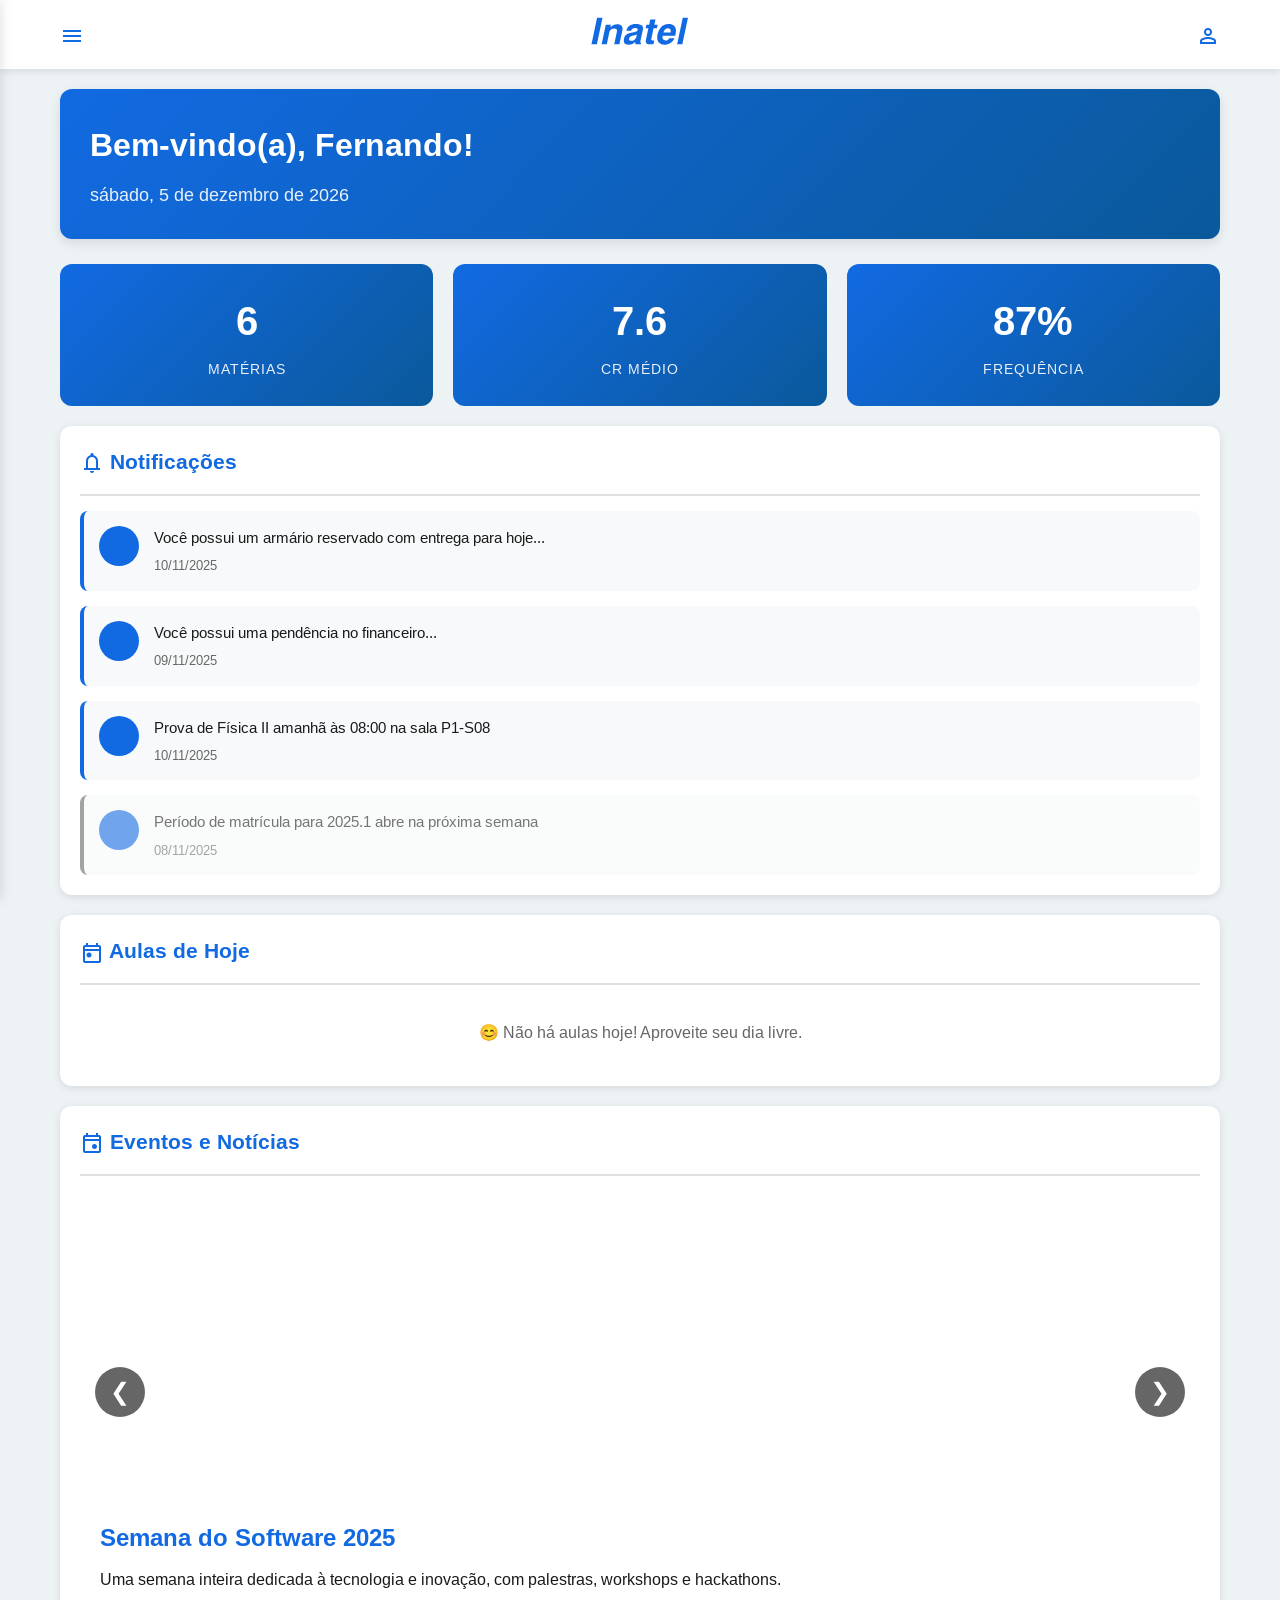
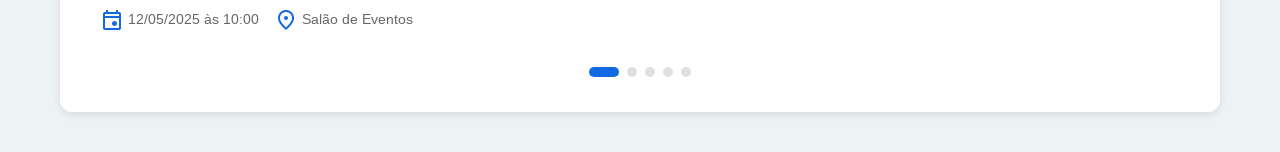
==== index.html @ f99788f4 "first commit" ====
<!DOCTYPE html>
<html lang="pt-BR" data-theme="inatel">
<head>
    <meta charset="UTF-8">
    <meta name="viewport" content="width=device-width, initial-scale=1.0">
    <title>Portal Acadêmico - Inatel</title>
    
    <!-- CSS -->
    <link rel="stylesheet" href="assets/css/global.css">
    <link rel="stylesheet" href="assets/css/dashboard.css">
    
    <!-- Google Fonts -->
    <link href="https://fonts.googleapis.com/css2?family=Arimo:wght@400;500;600;700&display=swap" rel="stylesheet">
    
    <!-- Material Icons -->
    <link href="https://fonts.googleapis.com/css2?family=Material+Symbols+Outlined" rel="stylesheet">
</head>
<body>
    <!-- Header -->
    <header>
        <div class="header-container">
            <div class="menu-icon" id="menuToggle">
                <span class="material-symbols-outlined icon-medium">menu</span>
            </div>
            
            <div class="logo">
                <svg xmlns="http://www.w3.org/2000/svg" viewBox="100 150 390 116">
                    <path class="path-logo" d="M127.455,156.988h21.287l-21.859,102.835H105.69L127.455,156.988L127.455,156.988z M225.618,208.048	l-10.941,51.775H194.51l9.726-45.911c0.286-1.168,0.477-2.312,0.62-3.456c0.143-1.144,0.214-2.145,0.214-3.027	c0-2.86-0.834-4.982-2.527-6.412c-1.668-1.407-4.147-2.122-7.461-2.122c-5.078,0-9.392,1.406-12.968,4.219 c-3.552,2.836-5.888,6.698-6.96,11.633l-9.559,45.076h-20.31l16.186-75.946h19.905l-2.002,9.559 c3.957-3.886,8.105-6.794,12.491-8.701c4.362-1.907,9.011-2.86,13.945-2.86c6.508,0,11.656,1.501,15.447,4.529 c3.79,3.027,5.697,7.151,5.697,12.372c0,1.239-0.096,2.55-0.286,3.933S226.143,205.855,225.618,208.048L225.618,208.048z	 M282.709,222.636c-3.29,1.455-7.318,2.646-12.038,3.6c-4.744,0.954-7.557,1.55-8.438,1.788c-3.218,0.978-5.674,2.526-7.414,4.648	c-1.716,2.122-2.574,4.672-2.574,7.652c0,2.074,0.739,3.719,2.24,4.887c1.478,1.168,3.552,1.74,6.222,1.74	c5.078,0,9.487-1.574,13.206-4.721s6.15-7.342,7.271-12.61L282.709,222.636L282.709,222.636z M306.333,202.613l-9.154,43.145	c-0.238,1.313-0.405,2.432-0.524,3.361s-0.167,1.717-0.167,2.385c0,1.168,0.167,2.098,0.548,2.789 c0.381,0.715,1.049,1.406,2.026,2.098l-0.763,3.432h-21.025c-0.048-0.285-0.143-0.643-0.286-1.119	c-0.381-1.813-0.572-3.076-0.572-3.768c0-0.428,0.048-1,0.119-1.715c0.072-0.74,0.167-1.574,0.31-2.551	c-3.218,3.861-7.032,6.793-11.49,8.818c-4.458,2.027-9.344,3.053-14.708,3.053c-5.721,0-10.274-1.455-13.659-4.338	c-3.361-2.885-5.054-6.771-5.054-11.658c0-9.51,2.574-16.876,7.724-22.097c5.125-5.197,13.206-8.629,24.171-10.25	c1.788-0.287,4.195-0.645,7.271-1.049c10.131-1.168,15.185-4.53,15.185-10.108c0-2.098-0.834-3.623-2.527-4.577	c-1.669-0.954-4.338-1.43-8.033-1.43c-4.195,0-7.581,0.93-10.131,2.813c-2.574,1.883-4.052,4.529-4.481,7.914h-19.166	c1.359-8.2,5.292-14.684,11.824-19.451c6.507-4.768,14.731-7.151,24.672-7.151c8.987,0,15.971,1.454,20.954,4.362	s7.484,6.984,7.484,12.205c0,0.834-0.047,1.668-0.143,2.503C306.642,201.063,306.5,201.874,306.333,202.613L306.333,202.613z	 M335.081,163.281h20.31l-4.338,20.595h12.634l-3.004,14.303h-12.776l-8.844,42.026c0,0.238-0.048,0.547-0.144,0.93	c-0.095,0.404-0.144,0.668-0.144,0.811c0,1.119,0.549,1.93,1.67,2.406c1.119,0.502,3.051,0.74,5.792,0.74h4.409l-3.289,15.303	c-1.168,0.049-2.717,0.096-4.672,0.145c-3.528,0.094-5.84,0.143-6.913,0.143c-6.508,0-11.18-0.883-14.017-2.646	c-2.837-1.787-4.267-4.672-4.267-8.678c0-1.119,0.118-2.455,0.357-4.051c0.214-1.574,0.596-3.6,1.12-6.08l8.701-41.048h-10.752	l3.004-14.303h10.895L335.081,163.281L335.081,163.281z M432.339,227.213H383.4c-0.167,1.025-0.311,2.026-0.405,3.004	s-0.144,1.835-0.144,2.574c0,4.1,0.978,7.199,2.956,9.297s4.911,3.146,8.772,3.146c3.266,0,6.031-0.668,8.344-1.979	c2.313-1.334,4.434-3.48,6.389-6.46h20.309c-3.576,7.962-8.914,14.208-16.018,18.761c-7.105,4.553-14.994,6.842-23.695,6.842	c-8.63,0-15.424-2.551-20.43-7.676c-5.006-5.127-7.508-12.016-7.508-20.692c0-6.197,1.096-12.609,3.289-19.236	c2.17-6.627,5.077-12.325,8.725-17.092c4.172-5.435,9.059-9.559,14.588-12.348c5.531-2.789,11.633-4.195,18.283-4.195	c8.939,0,15.924,2.36,20.955,7.104c5.029,4.72,7.531,11.275,7.531,19.666c0,2.193-0.213,4.696-0.666,7.534	C434.246,218.322,433.458,222.232,432.339,227.213L432.339,227.213z M414.46,213.912c0.143-1.119,0.262-2.098,0.334-2.955	c0.07-0.858,0.096-1.55,0.096-2.05c0-3.385-0.979-6.031-2.957-7.914s-4.768-2.813-8.344-2.813c-4.146,0-7.676,1.335-10.607,4.005	s-5.172,6.579-6.697,11.728H414.46L414.46,213.912z M461.826,156.988h20.311l-21.932,102.835h-20.262L461.826,156.988	L461.826,156.988z"></path>
                </svg>
            </div>
            
            <div class="perfil-icon" onclick="window.location.href='pages/perfil.html'">
                <span class="material-symbols-outlined icon-medium">person</span>
            </div>
        </div>
    </header>

    <!-- Sidebar -->
    <div class="sidebar-overlay" id="sidebarOverlay"></div>
    <nav class="sidebar" id="sidebar">
        <div class="sidebar-header">
            <h2>Menu</h2>
            <span class="material-symbols-outlined close-sidebar" id="closeSidebar">close</span>
        </div>
        
        <ul class="sidebar-menu">
            <li>
                <a href="index.html" class="active">
                    <span class="material-symbols-outlined">home</span>
                    Dashboard
                </a>
            </li>
            <li>
                <a href="pages/materias.html">
                    <span class="material-symbols-outlined">menu_book</span>
                    Minhas Matérias
                </a>
            </li>
            <li>
                <a href="pages/horarios.html">
                    <span class="material-symbols-outlined">schedule</span>
                    Horários
                </a>
            </li>
            <li>
                <a href="pages/frequencia.html">
                    <span class="material-symbols-outlined">fact_check</span>
                    Frequência
                </a>
            </li>
            <li>
                <a href="pages/notas.html">
                    <span class="material-symbols-outlined">grade</span>
                    Notas
                </a>
            </li>
            <li>
                <a href="pages/perfil.html">
                    <span class="material-symbols-outlined">person</span>
                    Perfil
                </a>
            </li>
        </ul>
        
        <div class="sidebar-footer">
            <div class="theme-selector">
                <h3>Temas</h3>
                <div class="theme-buttons">
                    <button class="theme-btn" data-theme="inatel">Tema Inatel</button>
                    <button class="theme-btn" data-theme="limao">Tema Limão</button>
                    <button class="theme-btn" data-theme="dark">Tema Dark</button>
                </div>
            </div>
        </div>
    </nav>

    <!-- Main Content -->
    <main>
        <!-- Seção de Boas-Vindas -->
        <section class="welcome-section fade-in">
            <h1>Bem-vindo(a), <span id="nomeAluno">Carregando...</span>!</h1>
            <p id="dataAtual"></p>
        </section>

        <!-- Estatísticas Rápidas -->
        <div class="stats-grid fade-in">
            <div class="stat-card">
                <div class="stat-value" id="statMatriculas">6</div>
                <div class="stat-label">Matérias</div>
            </div>
            <div class="stat-card">
                <div class="stat-value" id="statMedia">7.6</div>
                <div class="stat-label">CR Médio</div>
            </div>
            <div class="stat-card">
                <div class="stat-value" id="statFrequencia">88%</div>
                <div class="stat-label">Frequência</div>
            </div>
        </div>

        <!-- Notificações -->
        <div class="card fade-in">
            <div class="card-header">
                <h2 class="card-title">
                    <span class="material-symbols-outlined icon-medium">notifications</span>
                    Notificações
                </h2>
            </div>
            <div class="notificacoes-container" id="notificacoesContainer">
                <!-- Notificações serão carregadas aqui -->
            </div>
        </div>

        <!-- Aulas de Hoje -->
        <div class="card fade-in">
            <div class="card-header">
                <h2 class="card-title">
                    <span class="material-symbols-outlined icon-medium">today</span>
                    Aulas de Hoje
                </h2>
            </div>
            <div class="aulas-hoje-container" id="aulasHojeContainer">
                <!-- Aulas serão carregadas aqui -->
            </div>
        </div>

        <!-- Carrossel de Eventos -->
        <div class="card fade-in">
            <div class="card-header">
                <h2 class="card-title">
                    <span class="material-symbols-outlined icon-medium">event</span>
                    Eventos e Notícias
                </h2>
            </div>
            <div class="carousel-container">
                <div class="carousel" id="carousel">
                    <!-- Eventos serão carregados aqui -->
                </div>
                <button class="carousel-btn prev" id="prevBtn">❮</button>
                <button class="carousel-btn next" id="nextBtn">❯</button>
                <div class="carousel-indicators" id="carouselIndicators"></div>
            </div>
        </div>
    </main>

    <!-- JavaScript -->
    <script src="assets/js/global.js"></script>
    <script src="assets/js/dashboard.js"></script>
</body>
</html>
---- assets/css/global.css ----
/* ========== VARIÁVEIS DE TEMAS ========== */
:root {
  /* Tema Inatel (Padrão) */
  --cor-primaria: #126ae2;
  --cor-primaria-escura: #0a599b;
  --cor-secundaria: #6a937a;
  --cor-texto: #1a1a1a;
  --cor-texto-secundario: #666666;
  --cor-fundo: #edf2f4;
  --cor-fundo-card: #ffffff;
  --cor-fundo-hover: #f8f9fa;
  --cor-borda: #e0e0e0;
  --cor-sombra: rgba(0, 0, 0, 0.1);
  
  /* Cores de Status */
  --cor-sucesso: #4caf50;
  --cor-alerta: #ff9800;
  --cor-erro: #f44336;
  --cor-info: #2196f3;
  
  /* Cores de Frequência */
  --cor-frequencia-ok: #4caf50;
  --cor-frequencia-alerta: #ff9800;
  --cor-frequencia-critico: #f44336;
  
  /* Cores de Nota */
  --cor-nota-alta: #4caf50;
  --cor-nota-media: #ff9800;
  --cor-nota-baixa: #f44336;
}

/* Tema Limão */
[data-theme="limao"] {
  --cor-primaria: #38184C;
  --cor-primaria-escura: #9b0a59;
  --cor-secundaria: #4f6a93;
  --cor-texto: #1a1a1a;
  --cor-texto-secundario: #555555;
  --cor-fundo: #CEF09D;
  --cor-fundo-card: #ffffff;
  --cor-fundo-hover: #f5f5f5;
  --cor-borda: #d0d0d0;
  --cor-sombra: rgba(0, 0, 0, 0.15);
}

/* Tema Dark */
[data-theme="dark"] {
  --cor-primaria: #CEF09D;
  --cor-primaria-escura: #a8d07a;
  --cor-secundaria: #4f6a93;
  --cor-texto: #e0e0e0;
  --cor-texto-secundario: #b0b0b0;
  --cor-fundo: #1a1a1a;
  --cor-fundo-card: #2d2d2d;
  --cor-fundo-hover: #383838;
  --cor-borda: #404040;
  --cor-sombra: rgba(0, 0, 0, 0.4);
}

/* ========== RESET E BASE ========== */
* {
  margin: 0;
  padding: 0;
  box-sizing: border-box;
}

body {
  font-family: 'Arimo', 'Segoe UI', Tahoma, Geneva, Verdana, sans-serif;
  background-color: var(--cor-fundo);
  color: var(--cor-texto);
  line-height: 1.6;
  transition: background-color 0.3s ease, color 0.3s ease;
}

/* ========== HEADER ========== */
header {
  background-color: var(--cor-fundo-card);
  box-shadow: 0 2px 8px var(--cor-sombra);
  padding: 1rem 0;
  position: sticky;
  top: 0;
  z-index: 1000;
  transition: all 0.3s ease;
}

.header-container {
  max-width: 1200px;
  margin: 0 auto;
  padding: 0 20px;
  display: flex;
  justify-content: space-between;
  align-items: center;
}

.menu-icon {
  cursor: pointer;
  transition: transform 0.3s ease;
}

.menu-icon:hover {
  transform: scale(1.1);
}

.logo svg {
  width: 100px;
  height: auto;
}

.logo .path-logo {
  fill: var(--cor-primaria);
  transition: fill 0.3s ease;
}

.perfil-icon {
  cursor: pointer;
  transition: transform 0.3s ease;
}

.perfil-icon:hover {
  transform: scale(1.1);
}

/* ========== NAVEGAÇÃO LATERAL ========== */
.sidebar {
  position: fixed;
  left: -300px;
  top: 0;
  width: 300px;
  height: 100vh;
  background-color: var(--cor-fundo-card);
  box-shadow: 2px 0 10px var(--cor-sombra);
  transition: left 0.3s ease;
  z-index: 2000;
  overflow-y: auto;
}

.sidebar.active {
  left: 0;
}

.sidebar-header {
  padding: 20px;
  border-bottom: 1px solid var(--cor-borda);
  display: flex;
  justify-content: space-between;
  align-items: center;
}

.sidebar-header h2 {
  color: var(--cor-primaria);
  font-size: 1.5rem;
}

.close-sidebar {
  cursor: pointer;
  font-size: 1.5rem;
  color: var(--cor-texto-secundario);
}

.sidebar-menu {
  list-style: none;
  padding: 20px 0;
}

.sidebar-menu li {
  margin: 0;
}

.sidebar-menu a {
  display: flex;
  align-items: center;
  padding: 15px 20px;
  color: var(--cor-texto);
  text-decoration: none;
  transition: all 0.3s ease;
  border-left: 4px solid transparent;
}

.sidebar-menu a:hover,
.sidebar-menu a.active {
  background-color: var(--cor-fundo-hover);
  border-left-color: var(--cor-primaria);
  color: var(--cor-primaria);
}

.sidebar-menu .material-symbols-outlined {
  margin-right: 15px;
  font-size: 24px;
}

.sidebar-footer {
  padding: 20px;
  border-top: 1px solid var(--cor-borda);
}

.theme-selector h3 {
  margin-bottom: 15px;
  color: var(--cor-texto);
  font-size: 0.9rem;
  text-transform: uppercase;
  letter-spacing: 1px;
}

.theme-buttons {
  display: flex;
  flex-direction: column;
  gap: 10px;
}

.theme-btn {
  padding: 10px 15px;
  border: 2px solid var(--cor-borda);
  border-radius: 8px;
  background-color: var(--cor-fundo);
  color: var(--cor-texto);
  cursor: pointer;
  transition: all 0.3s ease;
  font-size: 0.9rem;
  font-weight: 500;
}

.theme-btn:hover {
  border-color: var(--cor-primaria);
  background-color: var(--cor-fundo-hover);
  transform: translateX(5px);
}

/* Overlay para fechar sidebar */
.sidebar-overlay {
  position: fixed;
  top: 0;
  left: 0;
  width: 100%;
  height: 100%;
  background-color: rgba(0, 0, 0, 0.5);
  z-index: 1999;
  display: none;
}

.sidebar-overlay.active {
  display: block;
}

/* ========== CONTAINER PRINCIPAL ========== */
main {
  max-width: 1200px;
  margin: 0 auto;
  padding: 20px;
}

/* ========== CARDS ========== */
.card {
  background-color: var(--cor-fundo-card);
  border-radius: 12px;
  padding: 20px;
  margin-bottom: 20px;
  box-shadow: 0 2px 8px var(--cor-sombra);
  transition: all 0.3s ease;
}

.card:hover {
  box-shadow: 0 4px 16px var(--cor-sombra);
  transform: translateY(-2px);
}

.card-header {
  display: flex;
  justify-content: space-between;
  align-items: center;
  margin-bottom: 15px;
  padding-bottom: 15px;
  border-bottom: 2px solid var(--cor-borda);
}

.card-title {
  font-size: 1.3rem;
  font-weight: 700;
  color: var(--cor-primaria);
}

/* ========== ÍCONES ========== */
.material-symbols-outlined {
  color: var(--cor-primaria);
  font-variation-settings: 'FILL' 0, 'wght' 400, 'GRAD' 0, 'opsz' 24;
  vertical-align: middle;
}

.icon-small {
  font-size: 18px;
}

.icon-medium {
  font-size: 24px;
}

.icon-large {
  font-size: 32px;
}

/* ========== BADGES E LABELS ========== */
.badge {
  display: inline-block;
  padding: 5px 12px;
  border-radius: 20px;
  font-size: 0.85rem;
  font-weight: 600;
  color: white;
  text-align: center;
}

.badge-ok {
  background-color: var(--cor-frequencia-ok);
}

.badge-alerta {
  background-color: var(--cor-frequencia-alerta);
}

.badge-critico {
  background-color: var(--cor-frequencia-critico);
}

.badge-info {
  background-color: var(--cor-info);
}

/* ========== BOTÕES ========== */
.btn {
  padding: 10px 20px;
  border: none;
  border-radius: 8px;
  font-size: 1rem;
  font-weight: 600;
  cursor: pointer;
  transition: all 0.3s ease;
  text-decoration: none;
  display: inline-block;
}

.btn-primary {
  background-color: var(--cor-primaria);
  color: white;
}

.btn-primary:hover {
  background-color: var(--cor-primaria-escura);
  transform: translateY(-2px);
  box-shadow: 0 4px 12px var(--cor-sombra);
}

/* ========== RESPONSIVO ========== */
@media (max-width: 768px) {
  .header-container {
    padding: 0 15px;
  }

  main {
    padding: 15px;
  }

  .card {
    padding: 15px;
  }

  .sidebar {
    width: 80%;
    max-width: 300px;
  }
}

/* ========== ANIMAÇÕES ========== */
@keyframes fadeIn {
  from {
    opacity: 0;
    transform: translateY(10px);
  }
  to {
    opacity: 1;
    transform: translateY(0);
  }
}

.fade-in {
  animation: fadeIn 0.5s ease-out;
}

/* ========== SCROLLBAR CUSTOMIZADA ========== */
::-webkit-scrollbar {
  width: 10px;
}

::-webkit-scrollbar-track {
  background: var(--cor-fundo);
}

::-webkit-scrollbar-thumb {
  background: var(--cor-primaria);
  border-radius: 5px;
}

::-webkit-scrollbar-thumb:hover {
  background: var(--cor-primaria-escura);
}
---- assets/css/dashboard.css ----
/* ========== DASHBOARD ESPECÍFICO ========== */

/* Seção de Boas-Vindas */
.welcome-section {
  background: linear-gradient(135deg, var(--cor-primaria), var(--cor-primaria-escura));
  color: white;
  border-radius: 12px;
  padding: 30px;
  margin-bottom: 25px;
  box-shadow: 0 4px 12px var(--cor-sombra);
}

.welcome-section h1 {
  font-size: 2rem;
  margin-bottom: 10px;
}

.welcome-section p {
  font-size: 1.1rem;
  opacity: 0.9;
}

/* Notificações */
.notificacoes-container {
  display: flex;
  flex-direction: column;
  gap: 15px;
}

.notificacao-item {
  display: flex;
  align-items: flex-start;
  gap: 15px;
  padding: 15px;
  background-color: var(--cor-fundo-hover);
  border-radius: 8px;
  border-left: 4px solid var(--cor-primaria);
  transition: all 0.3s ease;
  cursor: pointer;
}

.notificacao-item:hover {
  background-color: var(--cor-borda);
  transform: translateX(5px);
}

.notificacao-item.lida {
  opacity: 0.6;
  border-left-color: var(--cor-texto-secundario);
}

.notificacao-icon {
  flex-shrink: 0;
  width: 40px;
  height: 40px;
  display: flex;
  align-items: center;
  justify-content: center;
  background-color: var(--cor-primaria);
  color: white;
  border-radius: 50%;
}

.notificacao-content {
  flex: 1;
}

.notificacao-mensagem {
  font-size: 0.95rem;
  color: var(--cor-texto);
  margin-bottom: 5px;
}

.notificacao-data {
  font-size: 0.8rem;
  color: var(--cor-texto-secundario);
}

/* Aulas do Dia */
.aulas-hoje-container {
  display: flex;
  flex-direction: column;
  gap: 15px;
}

.aula-card {
  border-left: 5px solid var(--cor-primaria);
  padding: 15px;
  background-color: var(--cor-fundo-hover);
  border-radius: 8px;
  transition: all 0.3s ease;
}

.aula-card:hover {
  background-color: var(--cor-borda);
  transform: translateX(5px);
}

.aula-header-info {
  display: flex;
  justify-content: space-between;
  align-items: center;
  margin-bottom: 10px;
}

.aula-nome {
  font-weight: 700;
  font-size: 1.1rem;
  color: var(--cor-texto);
}

.aula-codigo {
  font-size: 0.85rem;
  color: var(--cor-texto-secundario);
  background-color: var(--cor-fundo-card);
  padding: 3px 10px;
  border-radius: 12px;
}

.aula-detalhes {
  display: flex;
  flex-wrap: wrap;
  gap: 15px;
  font-size: 0.9rem;
  color: var(--cor-texto-secundario);
  margin-top: 10px;
}

.aula-detalhe-item {
  display: flex;
  align-items: center;
  gap: 5px;
}

.labels-aula {
  display: flex;
  flex-wrap: wrap;
  gap: 10px;
  margin-top: 15px;
}

.label-prova {
  padding: 6px 14px;
  border-radius: 20px;
  font-size: 0.8rem;
  font-weight: 700;
  color: white;
  background-color: var(--cor-erro);
  animation: pulse 2s infinite;
}

@keyframes pulse {
  0%, 100% {
    opacity: 1;
  }
  50% {
    opacity: 0.7;
  }
}

/* Carrossel de Eventos */
.carousel-container {
  position: relative;
  overflow: hidden;
  border-radius: 12px;
  background-color: var(--cor-fundo-card);
}

.carousel {
  display: flex;
  transition: transform 0.5s ease-in-out;
}

.carousel-card {
  min-width: 100%;
  position: relative;
}

.carousel-card img {
  width: 100%;
  height: 300px;
  object-fit: cover;
  border-radius: 12px 12px 0 0;
}

.carousel-info {
  padding: 20px;
}

.carousel-info h3 {
  font-size: 1.5rem;
  color: var(--cor-primaria);
  margin-bottom: 10px;
}

.carousel-info p {
  color: var(--cor-texto);
  margin-bottom: 15px;
  line-height: 1.6;
}

.carousel-detalhes {
  display: flex;
  flex-wrap: wrap;
  gap: 15px;
  font-size: 0.9rem;
  color: var(--cor-texto-secundario);
  align-items: center;
}

.carousel-btn {
  position: absolute;
  top: 40%;
  transform: translateY(-50%);
  background: rgba(0, 0, 0, 0.6);
  color: white;
  border: none;
  width: 50px;
  height: 50px;
  border-radius: 50%;
  cursor: pointer;
  font-size: 1.5rem;
  display: flex;
  align-items: center;
  justify-content: center;
  transition: all 0.3s ease;
  z-index: 10;
}

.carousel-btn:hover {
  background: rgba(0, 0, 0, 0.8);
  transform: translateY(-50%) scale(1.1);
}

.carousel-btn.prev {
  left: 15px;
}

.carousel-btn.next {
  right: 15px;
}

.carousel-indicators {
  display: flex;
  justify-content: center;
  gap: 8px;
  padding: 15px 0;
}

.indicator {
  width: 10px;
  height: 10px;
  border-radius: 50%;
  background-color: var(--cor-borda);
  cursor: pointer;
  transition: all 0.3s ease;
}

.indicator.active {
  background-color: var(--cor-primaria);
  width: 30px;
  border-radius: 5px;
}

/* Estatísticas Rápidas */
.stats-grid {
  display: grid;
  grid-template-columns: repeat(auto-fit, minmax(200px, 1fr));
  gap: 20px;
  margin-bottom: 20px;
}

.stat-card {
  background: linear-gradient(135deg, var(--cor-primaria), var(--cor-primaria-escura));
  color: white;
  padding: 25px;
  border-radius: 12px;
  text-align: center;
  transition: all 0.3s ease;
}

.stat-card:hover {
  transform: translateY(-5px);
  box-shadow: 0 6px 20px var(--cor-sombra);
}

.stat-value {
  font-size: 2.5rem;
  font-weight: 700;
  margin-bottom: 5px;
}

.stat-label {
  font-size: 0.9rem;
  opacity: 0.9;
  text-transform: uppercase;
  letter-spacing: 1px;
}

/* Responsivo */
@media (max-width: 768px) {
  .welcome-section h1 {
    font-size: 1.5rem;
  }

  .aula-header-info {
    flex-direction: column;
    align-items: flex-start;
    gap: 8px;
  }

  .carousel-card img {
    height: 200px;
  }

  .carousel-btn {
    width: 40px;
    height: 40px;
    font-size: 1.2rem;
  }

  .stats-grid {
    grid-template-columns: repeat(2, 1fr);
  }
}
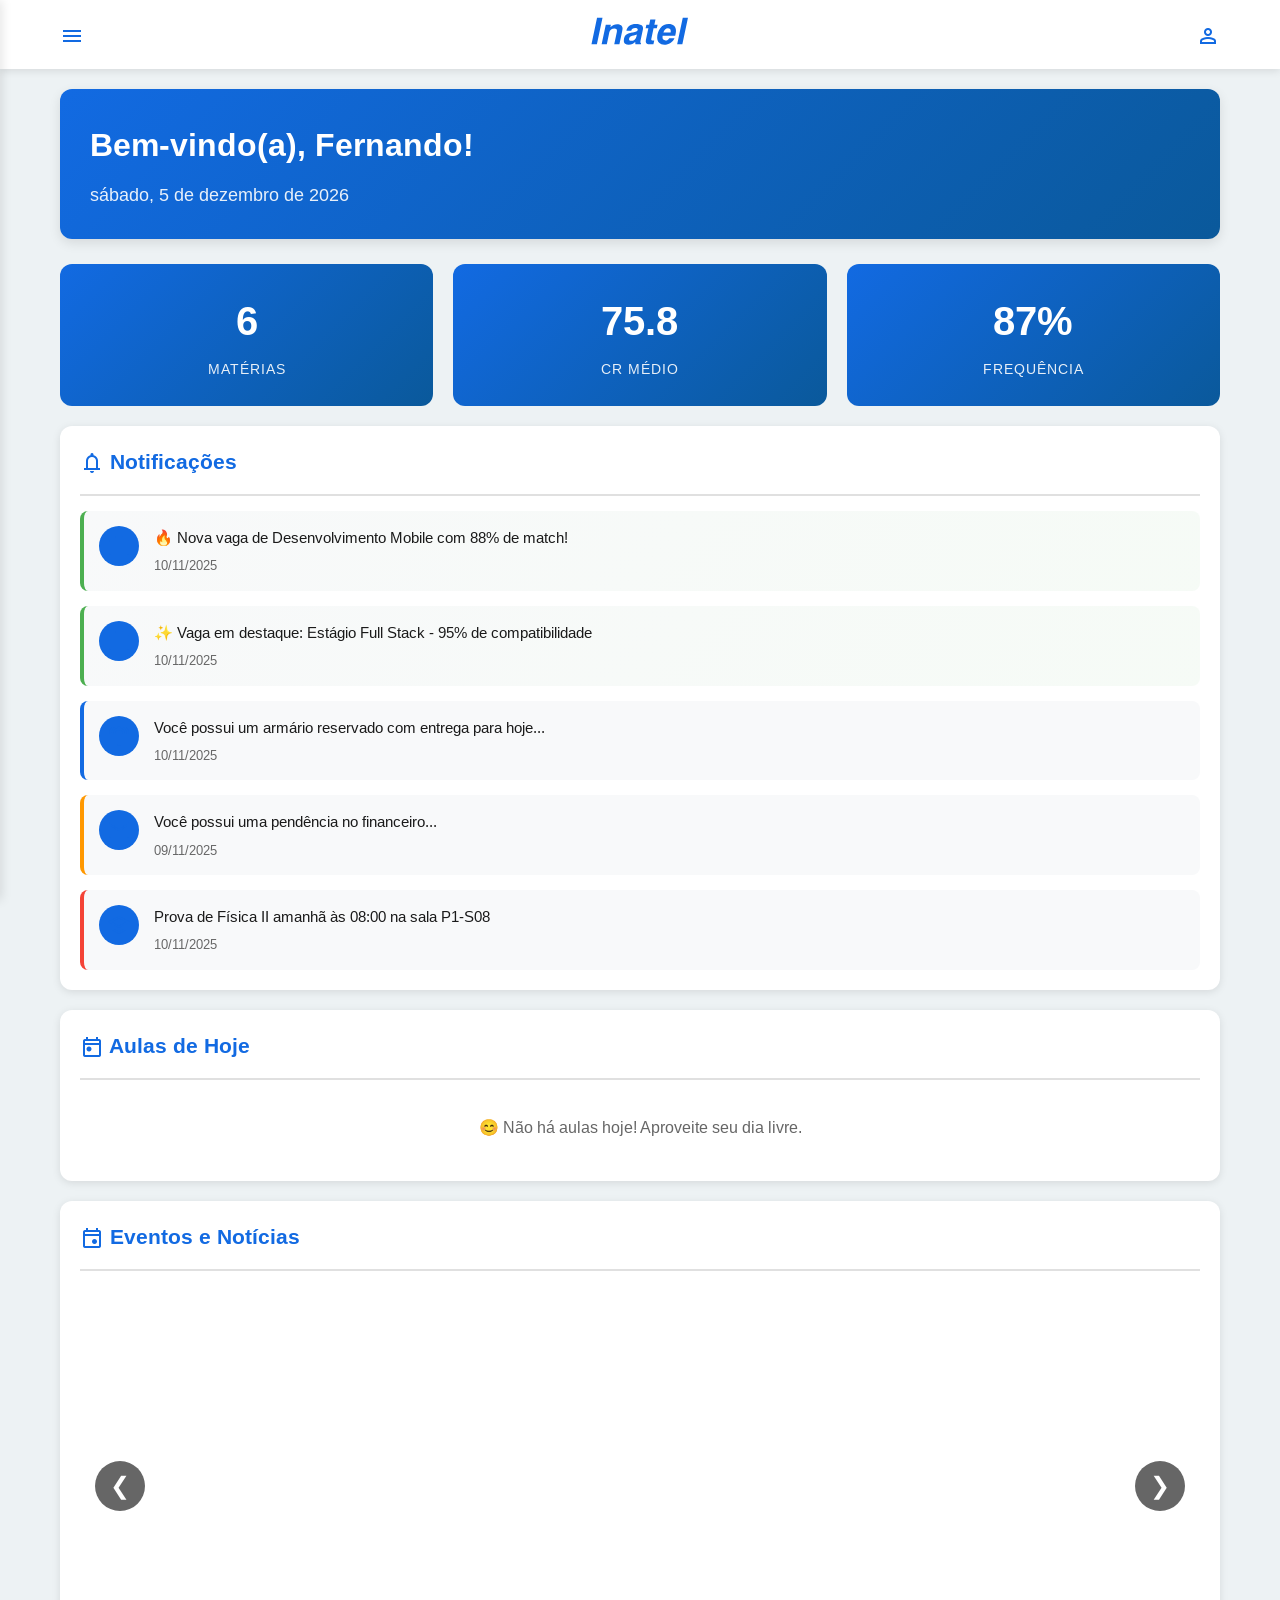
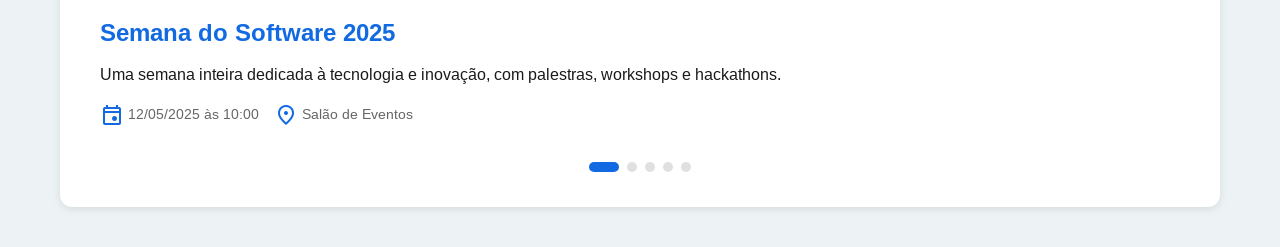
==== commit 09c309fc: "feat: add new pages for performance graphs and internship vacancies - Created `graficos.html` for di" ====
--- a/index.html
+++ b/index.html
@@ -72,6 +72,24 @@
                 <a href="pages/notas.html">
                     <span class="material-symbols-outlined">grade</span>
                     Notas
+                </a>
+            </li>
+            <li>
+                <a href="pages/calendario.html">
+                    <span class="material-symbols-outlined">calendar_month</span>
+                    Calendário
+                </a>
+            </li>
+            <li>
+                <a href="pages/graficos.html">
+                    <span class="material-symbols-outlined">bar_chart</span>
+                    Gráficos
+                </a>
+            </li>
+            <li>
+                <a href="pages/vagas.html">
+                    <span class="material-symbols-outlined">work</span>
+                    Vagas
                 </a>
             </li>
             <li>
--- a/assets/css/dashboard.css
+++ b/assets/css/dashboard.css
@@ -47,6 +47,19 @@
 .notificacao-item.lida {
   opacity: 0.6;
   border-left-color: var(--cor-texto-secundario);
+}
+
+.notificacao-item.vaga {
+  border-left-color: var(--cor-sucesso);
+  background: linear-gradient(135deg, var(--cor-fundo-hover) 0%, rgba(76, 175, 80, 0.05) 100%);
+}
+
+.notificacao-item.alerta {
+  border-left-color: var(--cor-alerta);
+}
+
+.notificacao-item.prova {
+  border-left-color: var(--cor-erro);
 }
 
 .notificacao-icon {
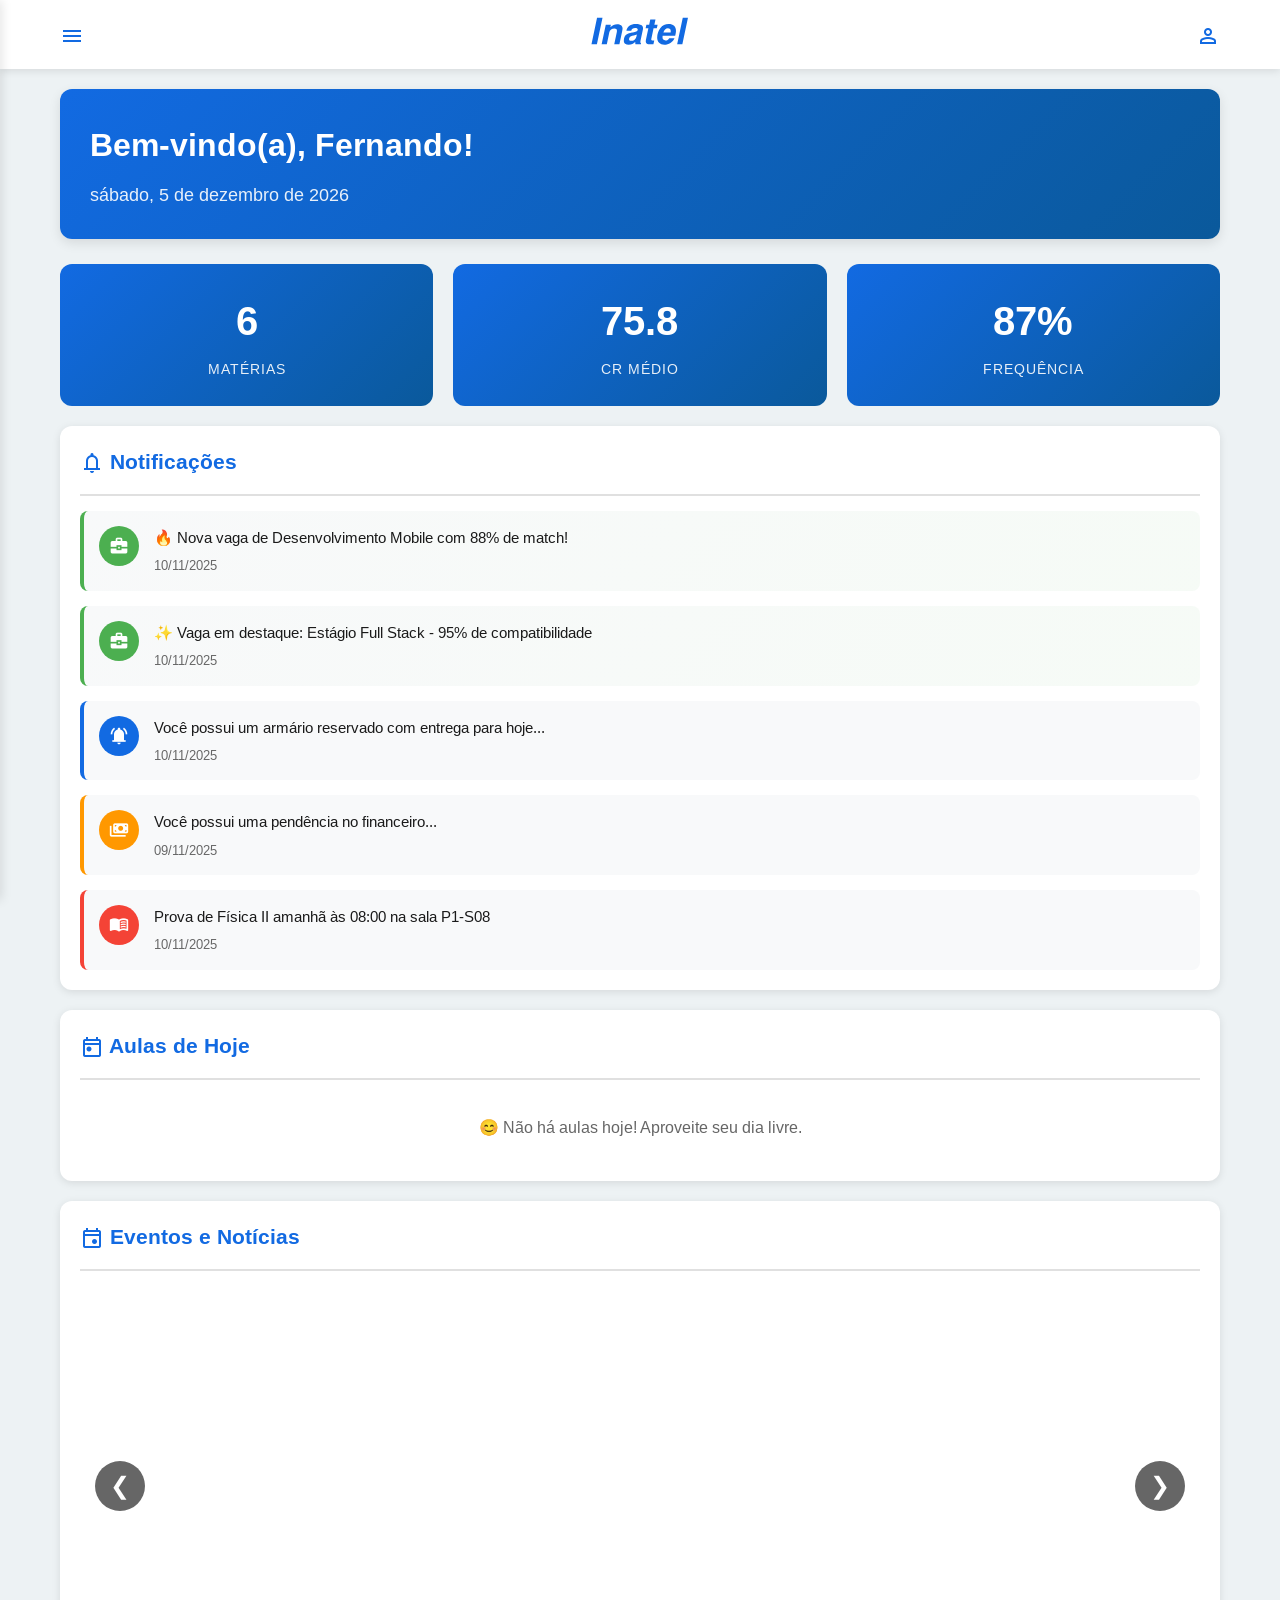
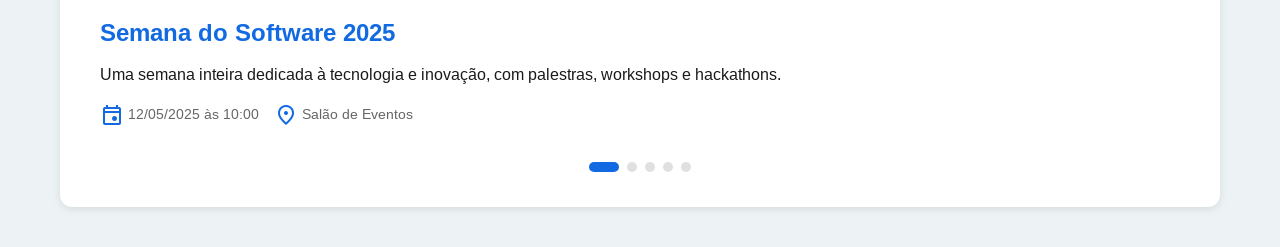
==== commit 9f5e63d9: "feat: enhance dashboard and profile UI with new styles and statistics cards - Updated dashboard CSS " ====
--- a/index.html
+++ b/index.html
@@ -105,7 +105,6 @@
                 <h3>Temas</h3>
                 <div class="theme-buttons">
                     <button class="theme-btn" data-theme="inatel">Tema Inatel</button>
-                    <button class="theme-btn" data-theme="limao">Tema Limão</button>
                     <button class="theme-btn" data-theme="dark">Tema Dark</button>
                 </div>
             </div>
--- a/assets/css/dashboard.css
+++ b/assets/css/dashboard.css
@@ -72,6 +72,29 @@
   background-color: var(--cor-primaria);
   color: white;
   border-radius: 50%;
+  font-size: 20px;
+}
+
+.notificacao-icon .material-symbols-outlined {
+  font-size: 20px;
+  color: white !important;
+  font-variation-settings:
+    'FILL' 1,
+    'wght' 400,
+    'GRAD' 0,
+    'opsz' 24;
+}
+
+.notificacao-item.vaga .notificacao-icon {
+  background-color: var(--cor-sucesso);
+}
+
+.notificacao-item.alerta .notificacao-icon {
+  background-color: var(--cor-alerta);
+}
+
+.notificacao-item.prova .notificacao-icon {
+  background-color: var(--cor-erro);
 }
 
 .notificacao-content {
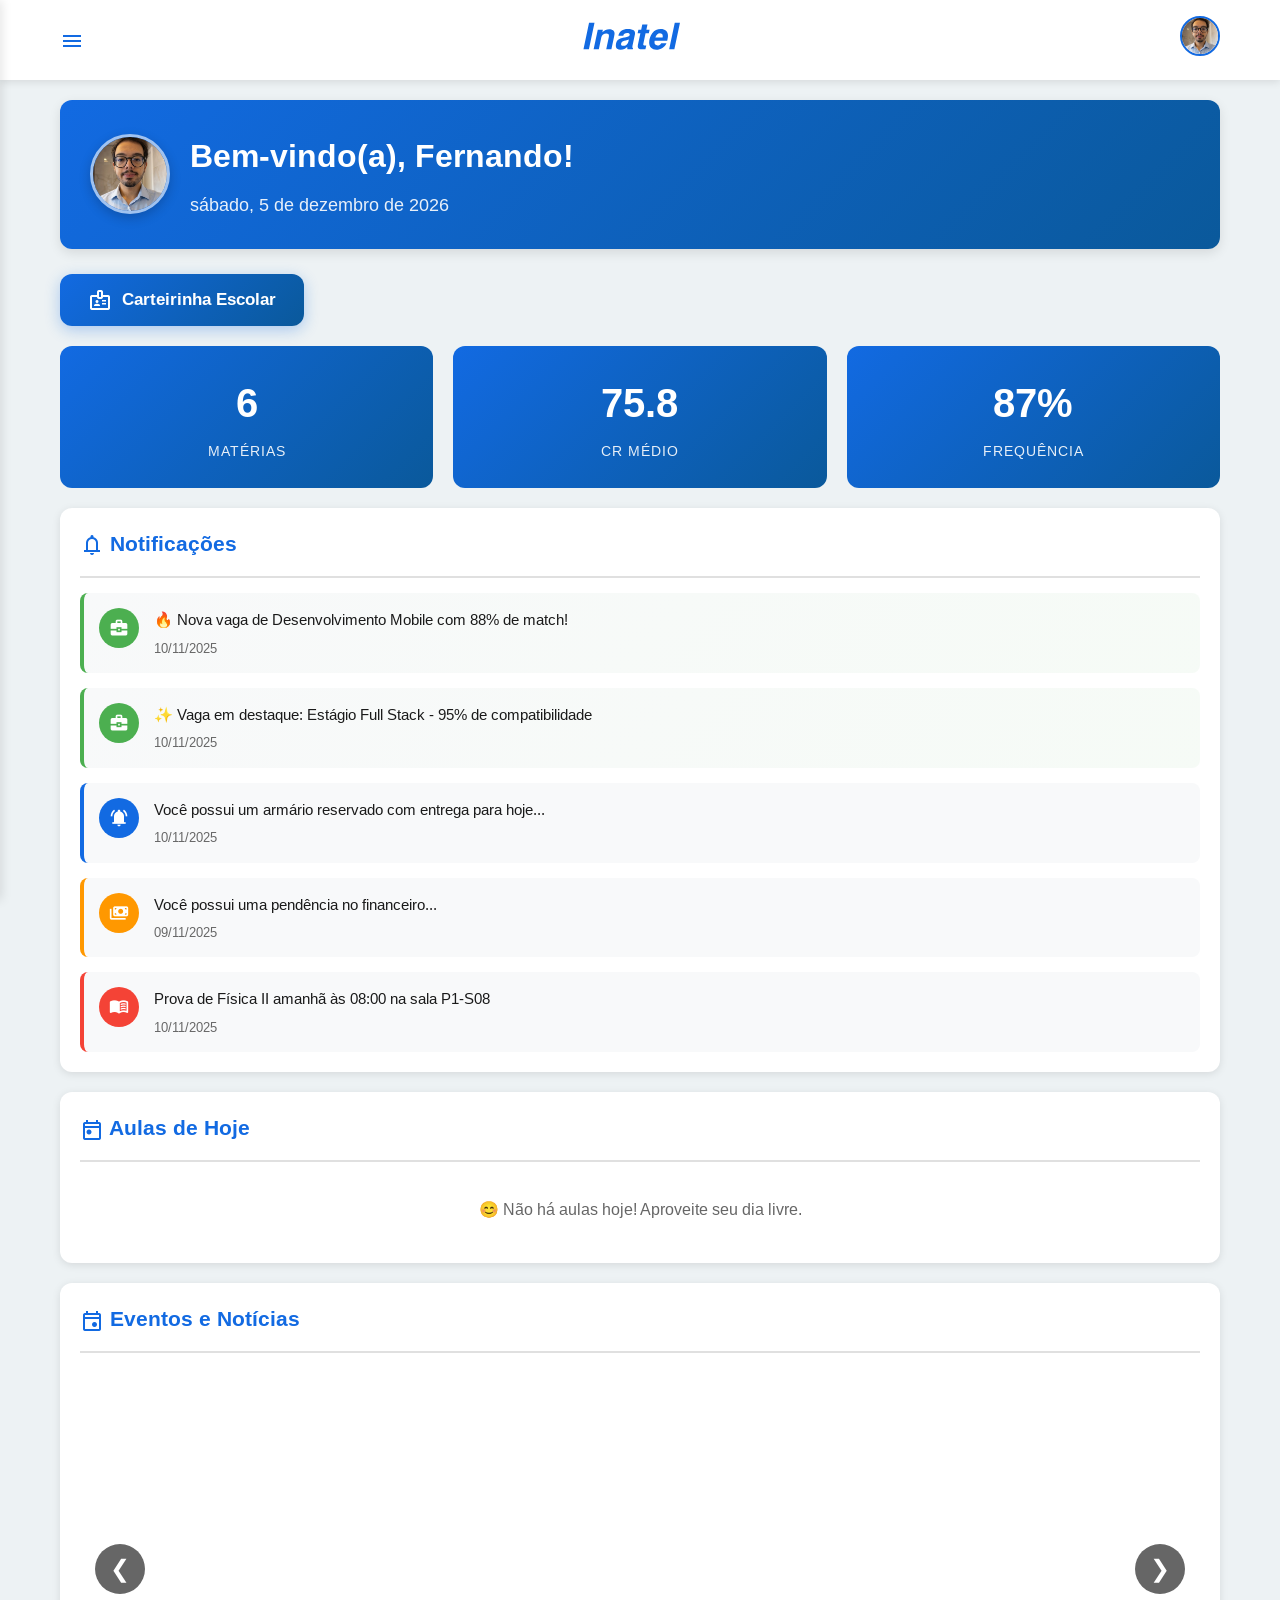
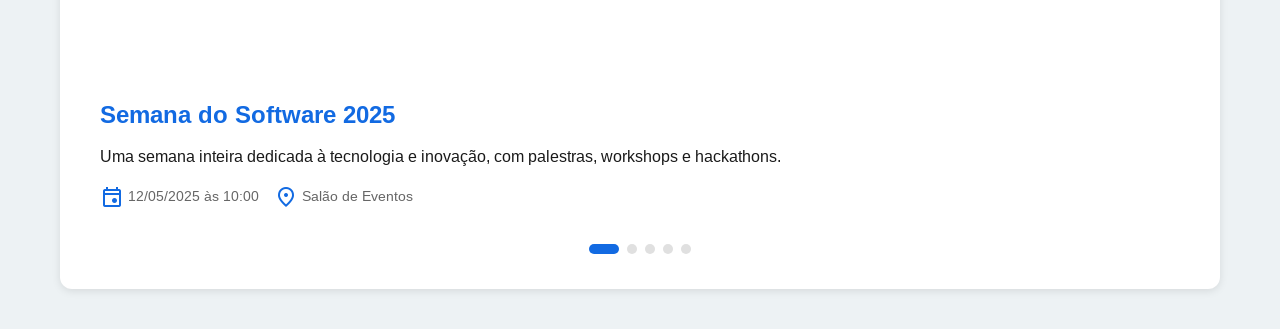
==== commit 4a30703a: "Enhances UI with responsive student photo and ID card" ====
--- a/index.html
+++ b/index.html
@@ -30,7 +30,7 @@
             </div>
             
             <div class="perfil-icon" onclick="window.location.href='pages/perfil.html'">
-                <span class="material-symbols-outlined icon-medium">person</span>
+                <img src="assets/image/Foto de camisa social.jpg" alt="Foto do Aluno" class="perfil-icon-img">
             </div>
         </div>
     </header>
@@ -115,9 +115,22 @@
     <main>
         <!-- Seção de Boas-Vindas -->
         <section class="welcome-section fade-in">
-            <h1>Bem-vindo(a), <span id="nomeAluno">Carregando...</span>!</h1>
-            <p id="dataAtual"></p>
+            <div class="welcome-content">
+                <img src="assets/image/Foto de camisa social.jpg" alt="Foto do Aluno" class="welcome-foto">
+                <div class="welcome-text">
+                    <h1>Bem-vindo(a), <span id="nomeAluno">Carregando...</span>!</h1>
+                    <p id="dataAtual"></p>
+                </div>
+            </div>
         </section>
+
+        <!-- Botão Carteirinha Escolar -->
+        <div class="carteirinha-btn-container fade-in">
+            <button class="btn-carteirinha" id="btnCarteirinha">
+                <span class="material-symbols-outlined">badge</span>
+                Carteirinha Escolar
+            </button>
+        </div>
 
         <!-- Estatísticas Rápidas -->
         <div class="stats-grid fade-in">
@@ -180,6 +193,80 @@
         </div>
     </main>
 
+    <!-- Modal Carteirinha Escolar -->
+    <div class="modal-overlay" id="modalCarteirinha" style="display: none;">
+        <div class="carteirinha-modal fade-in">
+            <button class="carteirinha-fechar" id="fecharCarteirinha">
+                <span class="material-symbols-outlined">close</span>
+            </button>
+            <div class="carteirinha-card" id="carteirinhaCard">
+                <!-- Cabeçalho -->
+                <div class="carteirinha-header">
+                    <div class="carteirinha-header-left">
+                        <svg xmlns="http://www.w3.org/2000/svg" viewBox="100 150 390 116" class="carteirinha-logo">
+                            <path fill="#003366" d="M127.455,156.988h21.287l-21.859,102.835H105.69L127.455,156.988L127.455,156.988z M225.618,208.048l-10.941,51.775H194.51l9.726-45.911c0.286-1.168,0.477-2.312,0.62-3.456c0.143-1.144,0.214-2.145,0.214-3.027c0-2.86-0.834-4.982-2.527-6.412c-1.668-1.407-4.147-2.122-7.461-2.122c-5.078,0-9.392,1.406-12.968,4.219c-3.552,2.836-5.888,6.698-6.96,11.633l-9.559,45.076h-20.31l16.186-75.946h19.905l-2.002,9.559c3.957-3.886,8.105-6.794,12.491-8.701c4.362-1.907,9.011-2.86,13.945-2.86c6.508,0,11.656,1.501,15.447,4.529c3.79,3.027,5.697,7.151,5.697,12.372c0,1.239-0.096,2.55-0.286,3.933S226.143,205.855,225.618,208.048L225.618,208.048z M282.709,222.636c-3.29,1.455-7.318,2.646-12.038,3.6c-4.744,0.954-7.557,1.55-8.438,1.788c-3.218,0.978-5.674,2.526-7.414,4.648c-1.716,2.122-2.574,4.672-2.574,7.652c0,2.074,0.739,3.719,2.24,4.887c1.478,1.168,3.552,1.74,6.222,1.74c5.078,0,9.487-1.574,13.206-4.721s6.15-7.342,7.271-12.61L282.709,222.636L282.709,222.636z M306.333,202.613l-9.154,43.145c-0.238,1.313-0.405,2.432-0.524,3.361s-0.167,1.717-0.167,2.385c0,1.168,0.167,2.098,0.548,2.789c0.381,0.715,1.049,1.406,2.026,2.098l-0.763,3.432h-21.025c-0.048-0.285-0.143-0.643-0.286-1.119c-0.381-1.813-0.572-3.076-0.572-3.768c0-0.428,0.048-1,0.119-1.715c0.072-0.74,0.167-1.574,0.31-2.551c-3.218,3.861-7.032,6.793-11.49,8.818c-4.458,2.027-9.344,3.053-14.708,3.053c-5.721,0-10.274-1.455-13.659-4.338c-3.361-2.885-5.054-6.771-5.054-11.658c0-9.51,2.574-16.876,7.724-22.097c5.125-5.197,13.206-8.629,24.171-10.25c1.788-0.287,4.195-0.645,7.271-1.049c10.131-1.168,15.185-4.53,15.185-10.108c0-2.098-0.834-3.623-2.527-4.577c-1.669-0.954-4.338-1.43-8.033-1.43c-4.195,0-7.581,0.93-10.131,2.813c-2.574,1.883-4.052,4.529-4.481,7.914h-19.166c1.359-8.2,5.292-14.684,11.824-19.451c6.507-4.768,14.731-7.151,24.672-7.151c8.987,0,15.971,1.454,20.954,4.362s7.484,6.984,7.484,12.205c0,0.834-0.047,1.668-0.143,2.503C306.642,201.063,306.5,201.874,306.333,202.613L306.333,202.613z M335.081,163.281h20.31l-4.338,20.595h12.634l-3.004,14.303h-12.776l-8.844,42.026c0,0.238-0.048,0.547-0.144,0.93c-0.095,0.404-0.144,0.668-0.144,0.811c0,1.119,0.549,1.93,1.67,2.406c1.119,0.502,3.051,0.74,5.792,0.74h4.409l-3.289,15.303c-1.168,0.049-2.717,0.096-4.672,0.145c-3.528,0.094-5.84,0.143-6.913,0.143c-6.508,0-11.18-0.883-14.017-2.646c-2.837-1.787-4.267-4.672-4.267-8.678c0-1.119,0.118-2.455,0.357-4.051c0.214-1.574,0.596-3.6,1.12-6.08l8.701-41.048h-10.752l3.004-14.303h10.895L335.081,163.281L335.081,163.281z M432.339,227.213H383.4c-0.167,1.025-0.311,2.026-0.405,3.004s-0.144,1.835-0.144,2.574c0,4.1,0.978,7.199,2.956,9.297s4.911,3.146,8.772,3.146c3.266,0,6.031-0.668,8.344-1.979c2.313-1.334,4.434-3.48,6.389-6.46h20.309c-3.576,7.962-8.914,14.208-16.018,18.761c-7.105,4.553-14.994,6.842-23.695,6.842c-8.63,0-15.424-2.551-20.43-7.676c-5.006-5.127-7.508-12.016-7.508-20.692c0-6.197,1.096-12.609,3.289-19.236c2.17-6.627,5.077-12.325,8.725-17.092c4.172-5.435,9.059-9.559,14.588-12.348c5.531-2.789,11.633-4.195,18.283-4.195c8.939,0,15.924,2.36,20.955,7.104c5.029,4.72,7.531,11.275,7.531,19.666c0,2.193-0.213,4.696-0.666,7.534C434.246,218.322,433.458,222.232,432.339,227.213L432.339,227.213z M414.46,213.912c0.143-1.119,0.262-2.098,0.334-2.955c0.07-0.858,0.096-1.55,0.096-2.05c0-3.385-0.979-6.031-2.957-7.914s-4.768-2.813-8.344-2.813c-4.146,0-7.676,1.335-10.607,4.005s-5.172,6.579-6.697,11.728H414.46L414.46,213.912z M461.826,156.988h20.311l-21.932,102.835h-20.262L461.826,156.988L461.826,156.988z"></path>
+                        </svg>
+                    </div>
+                    <div class="carteirinha-header-right">
+                        <span class="carteirinha-subtitulo">Centro de Registros Acadêmicos</span>
+                        <span class="carteirinha-titulo">CARTEIRA DE IDENTIFICAÇÃO ESTUDANTIL</span>
+                        <span class="carteirinha-expedida">Expedida na forma da legislação vigente</span>
+                    </div>
+                </div>
+
+                <!-- Corpo -->
+                <div class="carteirinha-corpo">
+                    <!-- Foto à esquerda -->
+                    <div class="carteirinha-foto-container">
+                        <img src="" alt="Foto do Aluno" class="carteirinha-foto" id="carteirinhaFoto">
+                    </div>
+
+                    <!-- Dados à direita -->
+                    <div class="carteirinha-dados">
+                        <div class="carteirinha-field">
+                            <span class="carteirinha-field-label">Nome</span>
+                            <span class="carteirinha-field-value" id="carteirinhaNome">Carregando...</span>
+                        </div>
+                        <div class="carteirinha-field">
+                            <span class="carteirinha-field-label">Curso</span>
+                            <span class="carteirinha-field-value" id="carteirinhaCurso">-</span>
+                        </div>
+                        <div class="carteirinha-field-row">
+                            <div class="carteirinha-field carteirinha-field-rg">
+                                <span class="carteirinha-field-label">RG</span>
+                                <span class="carteirinha-field-value" id="carteirinhaRG">-</span>
+                            </div>
+                            <div class="carteirinha-field carteirinha-field-matricula">
+                                <span class="carteirinha-field-label">Matrícula</span>
+                                <span class="carteirinha-field-value" id="carteirinhaMatricula">-</span>
+                            </div>
+                        </div>
+                        <div class="carteirinha-field-row">
+                            <div class="carteirinha-field carteirinha-field-nascimento">
+                                <span class="carteirinha-field-label">Nascimento</span>
+                                <span class="carteirinha-field-value" id="carteirinhaNascimento">-</span>
+                            </div>
+                            <div class="carteirinha-field carteirinha-field-validade">
+                                <span class="carteirinha-field-label">Validade</span>
+                                <span class="carteirinha-field-value" id="carteirinhaValidade">-</span>
+                            </div>
+                        </div>
+                    </div>
+                </div>
+
+                <!-- Rodapé -->
+                <div class="carteirinha-rodape">
+                    <span class="carteirinha-rodape-instituicao">Instituto Nacional de Telecomunicações - Inatel</span>
+                    <span class="carteirinha-rodape-valida">Válida em todo o território nacional</span>
+                    <span class="carteirinha-rodape-site">
+                        <span class="material-symbols-outlined" style="font-size: 14px;">language</span>
+                        inatel.br
+                    </span>
+                </div>
+            </div>
+        </div>
+    </div>
+
     <!-- JavaScript -->
     <script src="assets/js/global.js"></script>
     <script src="assets/js/dashboard.js"></script>
--- a/assets/css/global.css
+++ b/assets/css/global.css
@@ -62,6 +62,7 @@
   margin: 0;
   padding: 0;
   box-sizing: border-box;
+  -webkit-tap-highlight-color: transparent;
 }
 
 body {
@@ -70,6 +71,17 @@
   color: var(--cor-texto);
   line-height: 1.6;
   transition: background-color 0.3s ease, color 0.3s ease;
+  -webkit-text-size-adjust: 100%;
+  overflow-x: hidden;
+}
+
+img, svg, video {
+  max-width: 100%;
+  height: auto;
+}
+
+input, select, textarea, button {
+  font-size: 16px; /* Prevents iOS zoom on focus */
 }
 
 /* ========== HEADER ========== */
@@ -118,6 +130,20 @@
 
 .perfil-icon:hover {
   transform: scale(1.1);
+}
+
+.perfil-icon-img {
+  width: 40px;
+  height: 40px;
+  border-radius: 50%;
+  object-fit: cover;
+  border: 2px solid var(--cor-primaria);
+  transition: border-color 0.3s ease, box-shadow 0.3s ease;
+}
+
+.perfil-icon-img:hover {
+  border-color: var(--cor-destaque);
+  box-shadow: 0 0 8px rgba(18, 106, 226, 0.4);
 }
 
 /* ========== NAVEGAÇÃO LATERAL ========== */
@@ -360,11 +386,79 @@
 
   .card {
     padding: 15px;
+    margin-bottom: 15px;
+  }
+
+  .card:hover {
+    transform: none;
+  }
+
+  .card-header {
+    flex-direction: column;
+    gap: 10px;
+    align-items: flex-start;
+  }
+
+  .card-title {
+    font-size: 1.1rem;
   }
 
   .sidebar {
-    width: 80%;
+    width: 85%;
     max-width: 300px;
+  }
+
+  .menu-icon,
+  .perfil-icon {
+    padding: 8px;
+    -webkit-tap-highlight-color: transparent;
+  }
+
+  .btn {
+    padding: 12px 20px;
+    font-size: 0.95rem;
+    width: 100%;
+    text-align: center;
+  }
+}
+
+@media (max-width: 480px) {
+  header {
+    padding: 0.75rem 0;
+  }
+
+  .header-container {
+    padding: 0 10px;
+  }
+
+  .logo svg {
+    width: 80px;
+  }
+
+  main {
+    padding: 10px;
+  }
+
+  .card {
+    padding: 12px;
+    border-radius: 10px;
+  }
+
+  .card-title {
+    font-size: 1rem;
+  }
+
+  .sidebar {
+    width: 90%;
+  }
+
+  .sidebar-menu a {
+    padding: 14px 16px;
+    font-size: 0.95rem;
+  }
+
+  .theme-btn {
+    padding: 12px 15px;
   }
 }
 
--- a/assets/css/dashboard.css
+++ b/assets/css/dashboard.css
@@ -10,6 +10,26 @@
   box-shadow: 0 4px 12px var(--cor-sombra);
 }
 
+.welcome-content {
+  display: flex;
+  align-items: center;
+  gap: 20px;
+}
+
+.welcome-foto {
+  width: 80px;
+  height: 80px;
+  border-radius: 50%;
+  object-fit: cover;
+  border: 3px solid rgba(255, 255, 255, 0.6);
+  box-shadow: 0 4px 12px rgba(0, 0, 0, 0.2);
+  flex-shrink: 0;
+}
+
+.welcome-text {
+  flex: 1;
+}
+
 .welcome-section h1 {
   font-size: 2rem;
   margin-bottom: 10px;
@@ -200,6 +220,7 @@
   overflow: hidden;
   border-radius: 12px;
   background-color: var(--cor-fundo-card);
+  touch-action: pan-y;
 }
 
 .carousel {
@@ -335,8 +356,21 @@
 
 /* Responsivo */
 @media (max-width: 768px) {
+  .welcome-section {
+    padding: 20px;
+  }
+
+  .welcome-foto {
+    width: 60px;
+    height: 60px;
+  }
+
   .welcome-section h1 {
     font-size: 1.5rem;
+  }
+
+  .welcome-section p {
+    font-size: 0.95rem;
   }
 
   .aula-header-info {
@@ -357,5 +391,490 @@
 
   .stats-grid {
     grid-template-columns: repeat(2, 1fr);
-  }
-}
+    gap: 12px;
+  }
+
+  .stat-card {
+    padding: 18px 12px;
+  }
+
+  .stat-value {
+    font-size: 2rem;
+  }
+
+  .stat-label {
+    font-size: 0.8rem;
+  }
+
+  .notificacao-item {
+    padding: 12px;
+    gap: 12px;
+  }
+
+  .notificacao-item:hover {
+    transform: none;
+  }
+
+  .aula-card:hover {
+    transform: none;
+  }
+
+  .aula-detalhes {
+    gap: 10px;
+  }
+
+  .carousel-info h3 {
+    font-size: 1.2rem;
+  }
+
+  .carousel-detalhes {
+    gap: 10px;
+    font-size: 0.85rem;
+  }
+}
+
+@media (max-width: 480px) {
+  .welcome-section {
+    padding: 15px;
+    border-radius: 10px;
+    margin-bottom: 15px;
+  }
+
+  .welcome-content {
+    flex-direction: column;
+    text-align: center;
+  }
+
+  .welcome-foto {
+    width: 55px;
+    height: 55px;
+  }
+
+  .welcome-section h1 {
+    font-size: 1.2rem;
+  }
+
+  .welcome-section p {
+    font-size: 0.85rem;
+  }
+
+  .stats-grid {
+    grid-template-columns: 1fr;
+    gap: 10px;
+    margin-bottom: 15px;
+  }
+
+  .stat-card {
+    padding: 15px;
+    display: flex;
+    align-items: center;
+    justify-content: center;
+    gap: 10px;
+    flex-direction: row;
+  }
+
+  .stat-value {
+    font-size: 1.8rem;
+    margin-bottom: 0;
+  }
+
+  .stat-label {
+    font-size: 0.75rem;
+    margin-top: 0;
+  }
+
+  .notificacao-icon {
+    width: 35px;
+    height: 35px;
+  }
+
+  .notificacao-mensagem {
+    font-size: 0.85rem;
+  }
+
+  .notificacao-data {
+    font-size: 0.75rem;
+  }
+
+  .aula-nome {
+    font-size: 1rem;
+  }
+
+  .aula-detalhes {
+    flex-direction: column;
+    gap: 6px;
+    font-size: 0.85rem;
+  }
+
+  .labels-aula {
+    gap: 6px;
+  }
+
+  .label-prova {
+    padding: 4px 10px;
+    font-size: 0.75rem;
+  }
+
+  .carousel-card img {
+    height: 150px;
+  }
+
+  .carousel-btn {
+    width: 32px;
+    height: 32px;
+    font-size: 1rem;
+  }
+
+  .carousel-btn.prev {
+    left: 8px;
+  }
+
+  .carousel-btn.next {
+    right: 8px;
+  }
+
+  .carousel-info {
+    padding: 12px;
+  }
+
+  .carousel-info h3 {
+    font-size: 1rem;
+  }
+
+  .carousel-info p {
+    font-size: 0.85rem;
+  }
+
+  .carousel-indicators {
+    padding: 10px 0;
+  }
+
+  .indicator {
+    width: 8px;
+    height: 8px;
+  }
+
+  .indicator.active {
+    width: 24px;
+  }
+}
+
+/* ========== CARTEIRINHA ESCOLAR ========== */
+.carteirinha-btn-container {
+  margin-bottom: 20px;
+}
+
+.btn-carteirinha {
+  display: inline-flex;
+  align-items: center;
+  gap: 10px;
+  padding: 14px 28px;
+  background: linear-gradient(135deg, var(--cor-primaria), var(--cor-primaria-escura));
+  color: white;
+  border: none;
+  border-radius: 12px;
+  font-size: 1.05rem;
+  font-weight: 700;
+  cursor: pointer;
+  transition: all 0.3s ease;
+  box-shadow: 0 4px 15px rgba(18, 106, 226, 0.3);
+  font-family: inherit;
+}
+
+.btn-carteirinha:hover {
+  transform: translateY(-3px);
+  box-shadow: 0 6px 20px rgba(18, 106, 226, 0.4);
+}
+
+.btn-carteirinha:active {
+  transform: translateY(-1px);
+}
+
+.btn-carteirinha .material-symbols-outlined {
+  font-size: 24px;
+  color: white;
+}
+
+/* Modal Carteirinha */
+.modal-overlay {
+  position: fixed;
+  top: 0;
+  left: 0;
+  right: 0;
+  bottom: 0;
+  background: rgba(0, 0, 0, 0.6);
+  display: flex;
+  align-items: center;
+  justify-content: center;
+  z-index: 3000;
+  padding: 20px;
+  backdrop-filter: blur(4px);
+}
+
+.carteirinha-modal {
+  position: relative;
+  max-width: 680px;
+  width: 100%;
+}
+
+.carteirinha-fechar {
+  position: absolute;
+  top: -45px;
+  right: 0;
+  background: rgba(255, 255, 255, 0.2);
+  border: none;
+  color: white;
+  width: 38px;
+  height: 38px;
+  border-radius: 50%;
+  cursor: pointer;
+  display: flex;
+  align-items: center;
+  justify-content: center;
+  transition: all 0.3s ease;
+  z-index: 10;
+}
+
+.carteirinha-fechar:hover {
+  background: rgba(255, 255, 255, 0.35);
+  transform: rotate(90deg);
+}
+
+.carteirinha-fechar .material-symbols-outlined {
+  color: white;
+  font-size: 22px;
+}
+
+/* Card da Carteirinha - Réplica fiel */
+.carteirinha-card {
+  background: #f5f0e8;
+  border-radius: 14px;
+  overflow: visible;
+  box-shadow: 0 20px 60px rgba(0, 0, 0, 0.35);
+  display: flex;
+  flex-direction: column;
+}
+
+/* Cabeçalho */
+.carteirinha-header {
+  display: flex;
+  align-items: center;
+  gap: 15px;
+  padding: 18px 24px 12px;
+  border-bottom: 1px solid rgba(0, 51, 102, 0.1);
+}
+
+.carteirinha-header-left {
+  flex-shrink: 0;
+}
+
+.carteirinha-logo {
+  width: 100px;
+  height: auto;
+}
+
+.carteirinha-header-right {
+  display: flex;
+  flex-direction: column;
+  gap: 2px;
+  text-align: left;
+}
+
+.carteirinha-subtitulo {
+  font-size: 0.7rem;
+  color: #555;
+  font-weight: 400;
+}
+
+.carteirinha-titulo {
+  font-size: 0.9rem;
+  font-weight: 800;
+  color: #003366;
+  letter-spacing: 0.5px;
+  line-height: 1.3;
+}
+
+.carteirinha-expedida {
+  font-size: 0.62rem;
+  color: #777;
+  font-style: italic;
+}
+
+/* Corpo */
+.carteirinha-corpo {
+  display: flex;
+  gap: 20px;
+  padding: 18px 24px;
+  flex: 1;
+  align-items: flex-start;
+}
+
+.carteirinha-foto-container {
+  flex-shrink: 0;
+}
+
+.carteirinha-foto {
+  width: 120px;
+  height: 150px;
+  object-fit: cover;
+  border: 2px solid #003366;
+  border-radius: 4px;
+  box-shadow: 0 2px 8px rgba(0, 0, 0, 0.15);
+}
+
+.carteirinha-dados {
+  flex: 1;
+  min-width: 0;
+  display: flex;
+  flex-direction: column;
+  gap: 8px;
+}
+
+.carteirinha-field {
+  border: 1.5px solid #003366;
+  border-radius: 8px;
+  padding: 5px 12px 6px;
+  position: relative;
+}
+
+.carteirinha-field-label {
+  font-size: 0.62rem;
+  color: #003366;
+  font-weight: 700;
+  text-transform: uppercase;
+  position: relative;
+  top: -1px;
+}
+
+.carteirinha-field-value {
+  display: block;
+  font-size: 0.95rem;
+  color: #1a1a1a;
+  font-weight: 600;
+  line-height: 1.3;
+  word-break: break-word;
+}
+
+.carteirinha-field-row {
+  display: flex;
+  gap: 10px;
+}
+
+.carteirinha-field-rg {
+  flex: 2.2;
+}
+
+.carteirinha-field-matricula {
+  flex: 1;
+}
+
+.carteirinha-field-nascimento {
+  flex: 1;
+}
+
+.carteirinha-field-validade {
+  flex: 1;
+}
+
+/* Rodapé */
+.carteirinha-rodape {
+  display: flex;
+  align-items: center;
+  justify-content: space-between;
+  padding: 10px 24px 14px;
+  border-top: 1px solid rgba(0, 51, 102, 0.15);
+  gap: 10px;
+}
+
+.carteirinha-rodape-instituicao {
+  font-size: 0.6rem;
+  color: #555;
+  font-weight: 400;
+  flex-shrink: 1;
+  min-width: 0;
+}
+
+.carteirinha-rodape-valida {
+  font-size: 0.58rem;
+  color: #888;
+  font-style: italic;
+  flex-shrink: 0;
+  text-align: center;
+}
+
+.carteirinha-rodape-site {
+  display: flex;
+  align-items: center;
+  gap: 4px;
+  font-size: 0.72rem;
+  color: #003366;
+  font-weight: 700;
+  flex-shrink: 0;
+}
+
+/* Responsivo Carteirinha */
+@media (max-width: 480px) {
+  .btn-carteirinha {
+    width: 100%;
+    justify-content: center;
+    padding: 14px 20px;
+    font-size: 1rem;
+  }
+
+  .carteirinha-modal {
+    max-width: 100%;
+  }
+
+  .carteirinha-fechar {
+    top: -42px;
+  }
+
+  .carteirinha-header {
+    padding: 14px 16px 10px;
+    gap: 10px;
+  }
+
+  .carteirinha-logo {
+    width: 70px;
+  }
+
+  .carteirinha-titulo {
+    font-size: 0.72rem;
+  }
+
+  .carteirinha-subtitulo {
+    font-size: 0.6rem;
+  }
+
+  .carteirinha-expedida {
+    font-size: 0.55rem;
+  }
+
+  .carteirinha-corpo {
+    flex-direction: column;
+    align-items: center;
+    padding: 16px;
+    gap: 14px;
+  }
+
+  .carteirinha-foto {
+    width: 100px;
+    height: 125px;
+  }
+
+  .carteirinha-dados {
+    width: 100%;
+  }
+
+  .carteirinha-field-row {
+    flex-direction: column;
+    gap: 6px;
+  }
+
+  .carteirinha-rodape {
+    flex-direction: column;
+    gap: 4px;
+    text-align: center;
+    padding: 8px 14px 10px;
+  }
+}
